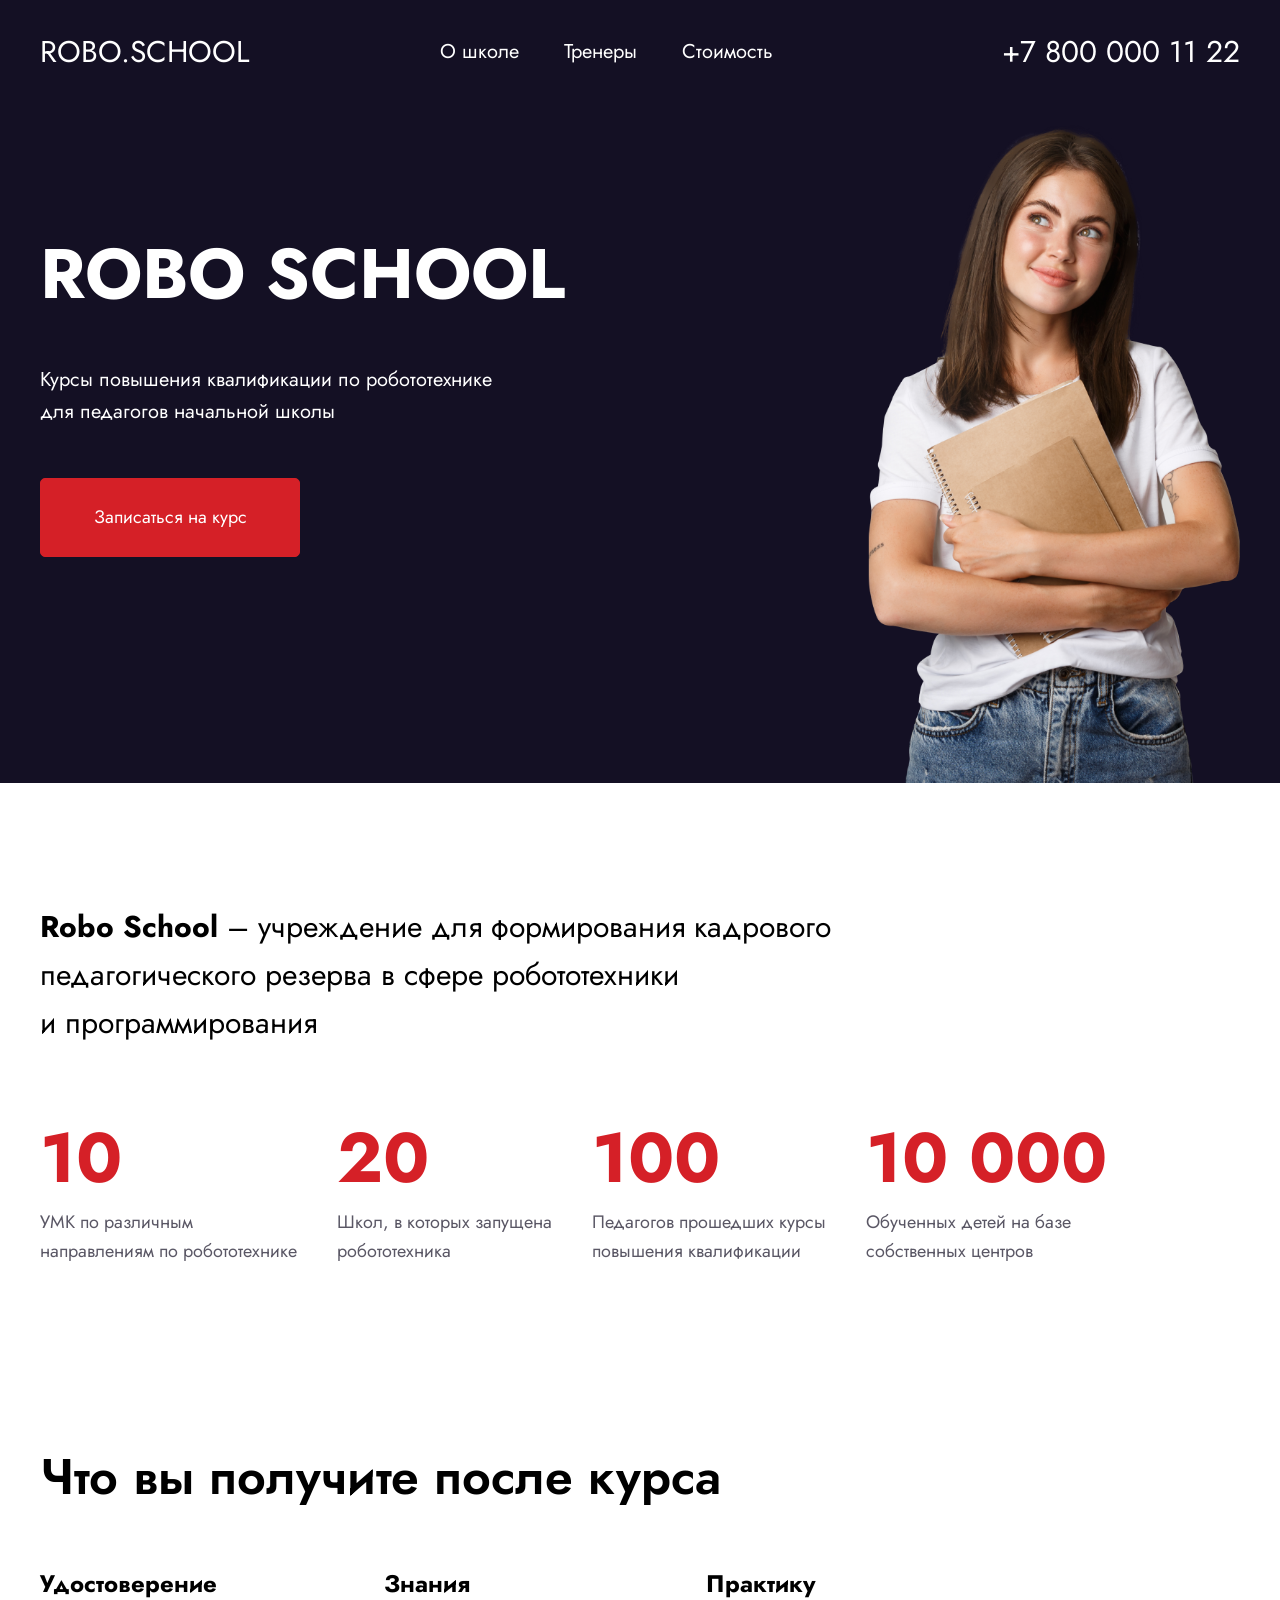
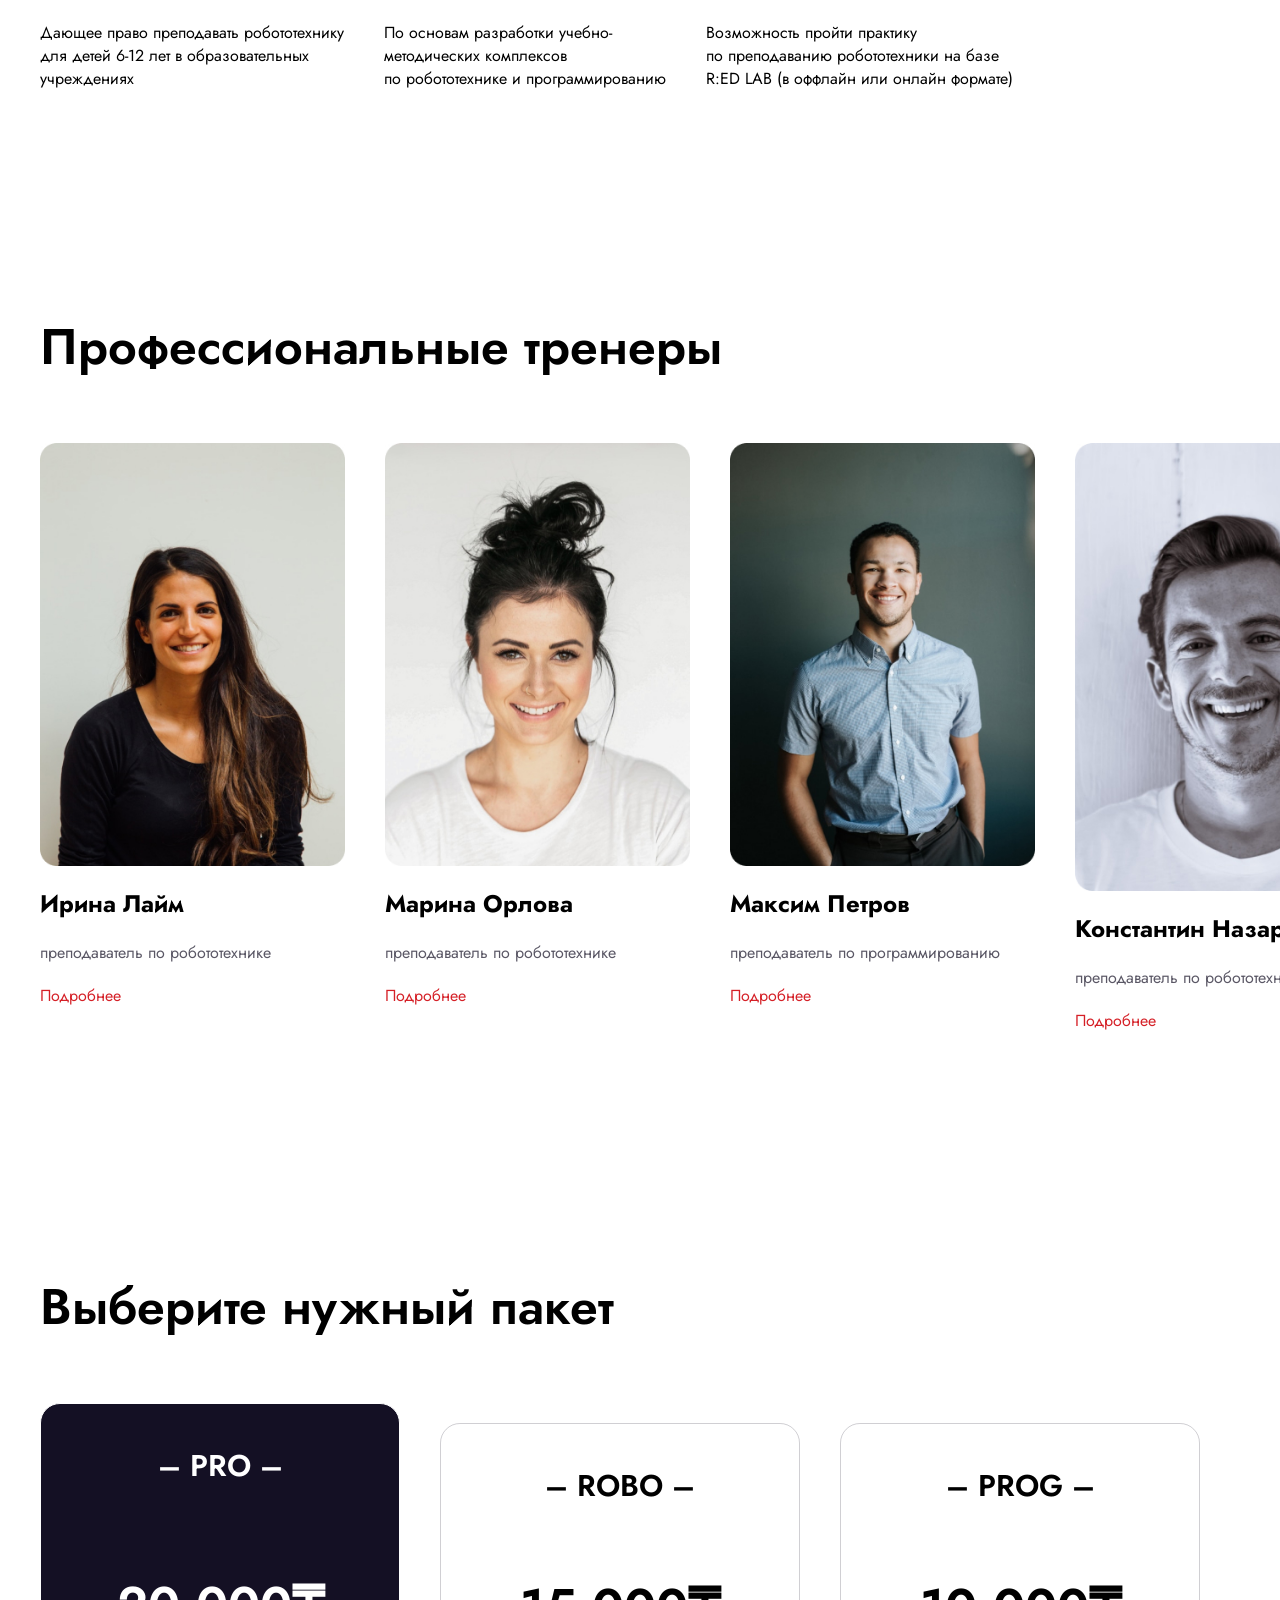
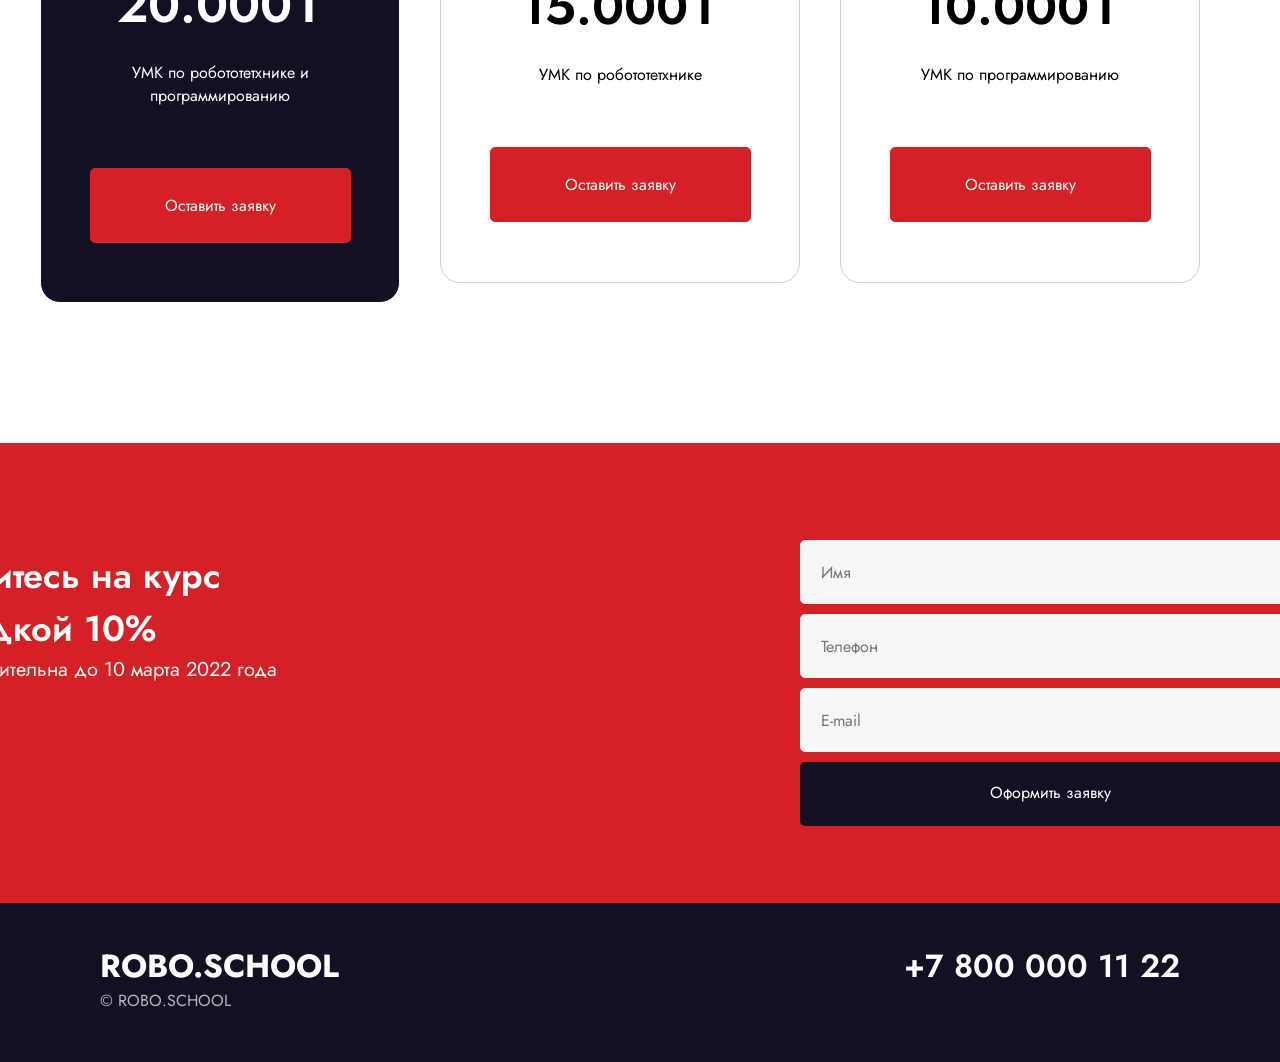
==== src/index.html @ 560245b0 "first commit" ====
<!DOCTYPE html>
<html lang="en">
<head>
    <meta charset="UTF-8">
    <meta name="viewport" content="width=device-width, initial-scale=1.0">
    <link rel="stylesheet" href="css/style.min.css">
    <link rel="preconnect" href="https://fonts.googleapis.com">
    <link rel="preconnect" href="https://fonts.gstatic.com" crossorigin>
    <link href="https://fonts.googleapis.com/css2?family=Jost:wght@400;700&family=Oswald&family=PT+Sans:wght@400;700&family=Poppins:wght@500&family=Raleway:wght@500&family=Roboto&display=swap" rel="stylesheet">
    <title>Document</title>
</head>
<body>
    <header class="header">
        <div class="container">
            <div class="header-line">
                <div class="logo">
                    <a href="#">ROBO.SCHOOL</a>
                </div>

                <nav class="nav">
                    <a href="">О школе</a>
                    <a href="">Тренеры</a>
                    <a href="">Стоимость</a>
                </nav>

                <div class="number">
                    <p class="num">+7 800 000 11 22</p>
                </div>
            </div>

            <div class="header-down">
                
                <div class="block">
                    <div class="one">
                        <p>ROBO SCHOOL</p>
                    </div>
    
                    <div class="two">
                        <p>Курсы повышения квалификации по робототехнике <br> для педагогов начальной школы</p>
                    </div>
    
                    <div class="three">
                        <a href="">Записаться на курс</a>
                    </div>
                </div>

                <div class="img">
                    <img src="img/portrait-smiling-nostalgic-female-student-looking-upper-left-corner-holding-notebooks 1.png" alt="">
                </div>
            </div>
        </div>
    </header>

    <main class="main">
        <section>
            <article class="first_article">
                <div class="block-1">
                    <p> <span>Robo School</span> – учреждение для формирования кадрового <br> педагогического резерва в сфере робототехники <br> и программирования</p>
                </div>

                <div class="block-2">

                    <div class="element">
                        <h1>10</h1>
                        <p>УМК по различным <br> направлениям по робототехнике</p>
                    </div>

                    <div class="element">
                        <h1>20</h1>
                        <p>Школ, в которых запущена <br> робототехника</p>
                    </div>

                    <div class="element">
                        <h1>100</h1>
                        <p>Педагогов прошедших курсы  <br>повышения квалификации</p>
                    </div>

                    <div class="element">
                        <h1>10 000</h1>
                        <p>Обученных детей на базе <br>собственных центров</p>
                    </div>

                </div>
                
                <h1 class="one">Что вы получите после курса</h1>
            
                <div class="block-3">

                    <div class="element">
                        <h1>Удостоверение</h1>
                        <p>Дающее право преподавать робототехнику <br> для детей 6-12 лет в образовательных <br> учреждениях</p>
                    </div>

                    <div class="element">
                        <h1>Знания</h1>
                        <p>По основам разработки учебно- <br>методических комплексов <br> по робототехнике и программированию</p>
                    </div>

                    <div class="element">
                        <h1>Практику</h1>
                        <p>Возможность пройти практику <br>по преподаванию робототехники на базе <br> R:ED LAB (в оффлайн или онлайн формате)</p>
                    </div>

                </div>

                <div class="block-4">

                    <h1 class="one_2">Профессиональные тренеры</h1>

                    <div class="block-element">
                        <div class="element">

                            <img src="img/unsplash_1.jpg" alt="">

                            <h1>Ирина Лайм</h1>

                            <p>преподаватель по робототехнике</p>

                            <a href="#">Подробнее</a>

                        </div>
                        <div class="element">

                            <img src="img/unsplash_2.jpg" alt="">

                            <h1>Марина Орлова</h1>

                            <p>преподаватель по 
                            робототехнике</p>

                            <a href="#">Подробнее</a>

                        </div>

                        <div class="element">

                            <img src="img/unsplash_3.jpg" alt="">

                            <h1>Максим Петров</h1>

                            <p>преподаватель по 
                            программированию</p>

                            <a href="#">Подробнее</a>

                        </div>

                        <div class="element">

                            <img src="img/unsplash_4.jpg" alt="">

                            <h1>Константин Назаров</h1>
                            <p>преподаватель по робототехнике</p>

                            <a href="#">Подробнее</a>
                        </div>
                    </div>
                </div>

                <div class="block-5">
                    <h1 class="one_2">
                        Выберите нужный пакет
                    </h1>
                    <div class="block-element">
                        <div class="element">
                            <h1>– PRO –</h1>
                            <p>20.000₸</p>
                            <h3>УМК по робототетхнике и<br> программированию</h3>
                            <a href="">Оставить заявку</a>
                        </div>

                        <div class="element">
                            <h1>– ROBO –</h1>
                            <p>15.000₸</p>
                            <h3>УМК по робототетхнике </h3>
                            <a href="">Оставить заявку</a>
                        </div>

                        <div class="element">
                            <h1>– PROG –</h1>
                            <p>10.000₸</p>
                            <h3>УМК по программированию</h3>
                            <a href="">Оставить заявку</a>
                        </div>
                    </div>
                </div>
            </article>
            
            <article class="two-article">
                <div class="block-6">
                    <div class="footer-line">
                        <div class="block-1">
                            <h1>Запишитесь на курс <br>со скидкой 10%</h1>
                            <p>Акция действительна до 10 марта 2022 года</p>
                        </div>
                        <div class="block-2">
                            <form action="#">
                                <input placeholder="Имя" type="text">
                                <input placeholder="Телефон" type="number">
                                <input placeholder="E-mail" type="email">
                                <div class="but">
                                    <a href="#">Оформить заявку</a>
                                </div>
                            </form>
                        </div>
                    </div>
                </div>
            </article>
        </section>
    </main>

    <footer>
        <div class="footer-line">
            <div class="block-1">
                <h1>ROBO.SCHOOL</h1>
                <p>© ROBO.SCHOOL</p>
            </div>
    
            <div class="block-2">
                <p>+7 800 000 11 22</p>
            </div>
        </div>
    </footer>

    <script src="js/script.js"></script>
</body>
</html>
---- src/css/style.min.css ----
*{padding:0px;margin:0px;border:none}*,::before,::after{-webkit-box-sizing:border-box;box-sizing:border-box}:focus,:active{outline:none}a:focus,a:active{outline:none}a,a:link,a:visited{color:inherit;text-decoration:none;display:inline-block}a:hover{color:inherit;text-decoration:none}aside,nav,footer,header,section,main{display:block}h1,h2,h3,h4,h5,h6,p{font-size:inherit;font-weight:inherit}ul,ul li{list-style:none}img{vertical-align:top}img,svg{max-width:100%;height:auto}address{font-style:normal}input,textarea,button,select{font-family:inherit;font-size:inherit;color:inherit;background-color:rgba(0,0,0,0)}input::-ms-clear{display:none}button,input[type=submit]{display:inline-block;-webkit-box-shadow:none;box-shadow:none;background-color:rgba(0,0,0,0);background:none;cursor:pointer}input:focus,input:active,button:focus,button:active{outline:none}button::-moz-focus-inner{padding:0;border:0}label{cursor:pointer}legend{display:block}body{-webkit-box-sizing:border-box;box-sizing:border-box;font-family:"Jost",sans-serif}.header{width:100%;height:783px;background:#141024}.header .container{width:1200px;margin:0 auto;position:relative;top:30px}.header .container .header-line{-webkit-box-align:center;-ms-flex-align:center;align-items:center;display:-webkit-box;display:-ms-flexbox;display:flex;-webkit-box-pack:justify;-ms-flex-pack:justify;justify-content:space-between}.header .container .header-line .logo a{font-size:30px;color:#fff}.header .container .header-line .nav a{color:#fff;font-size:20px;margin-right:40px;font-weight:400;transition:.4s ease-in-out;-webkit-transition:.4s ease-in-out;-moz-transition:.4s ease-in-out;-ms-transition:.4s ease-in-out;-o-transition:.4s ease-in-out}.header .container .header-line .nav a:hover{color:crimson}.header .container .header-line .number .num{color:#fff;font-size:30px;font-weight:400}.header .container .header-down{display:-webkit-box;display:-ms-flexbox;display:flex;-webkit-box-pack:justify;-ms-flex-pack:justify;justify-content:space-between;margin-top:50px}.header .container .header-down img{height:660px}.header .container .header-down .block{-webkit-box-orient:vertical;-webkit-box-direction:normal;-ms-flex-direction:column;flex-direction:column;margin-top:50px}.header .container .header-down .block .one{color:#fff;font-size:70px;font-weight:700;margin-top:50px}.header .container .header-down .block .two{color:#fff;font-size:20px;font-weight:400;line-height:160%;margin-top:40px}.header .container .header-down .block .three{color:#fff;margin-top:50px;font-size:18px;border:1px solid #d52027;background-color:#d52027;text-align:center;width:260px;height:79px;border-radius:5px;-webkit-border-radius:5px;-moz-border-radius:5px;-ms-border-radius:5px;-o-border-radius:5px;transition:.4s ease-in-out;-webkit-transition:.4s ease-in-out;-moz-transition:.4s ease-in-out;-ms-transition:.4s ease-in-out;-o-transition:.4s ease-in-out}.header .container .header-down .block .three a{position:relative;top:25px}.header .container .header-down .block .three:hover{transform:scale(1.05);-webkit-transform:scale(1.05);-moz-transform:scale(1.05);-ms-transform:scale(1.05);-o-transform:scale(1.05)}.main section{margin-top:120px}.main section .first_article{width:1200px;margin:0 auto}.main section .first_article span{font-weight:700;font-size:30px}.main section .first_article .block-1{font-size:30px;line-height:160%}.main section .first_article .block-2{margin-top:60px;display:-webkit-box;display:-ms-flexbox;display:flex}.main section .first_article .block-2 .element{margin-right:40px}.main section .first_article .block-2 .element h1{color:#d52027;font-size:70px;font-weight:700}.main section .first_article .block-2 .element p{color:rgba(20,16,36,.7);font-size:18px;font-weight:400;line-height:160%}.main section .first_article .one{font-size:50px;font-weight:600;position:absolute;top:1440px}.main section .first_article .block-3{margin-top:300px;display:-webkit-box;display:-ms-flexbox;display:flex}.main section .first_article .block-3 .element{margin-right:40px}.main section .first_article .block-3 .element h1{font-weight:700;font-size:24px}.main section .first_article .block-3 .element p{margin-top:20px}.main section .first_article .block-4{margin-top:220px}.main section .first_article .block-4 .one_2{font-size:50px;font-weight:600}.main section .first_article .block-4 .block-element{margin-top:60px;display:-webkit-box;display:-ms-flexbox;display:flex}.main section .first_article .block-4 .block-element .element{margin-right:40px}.main section .first_article .block-4 .block-element .element h1{margin-top:20px;font-weight:700;font-size:24px}.main section .first_article .block-4 .block-element .element p{margin-top:20px;color:rgba(20,16,36,.7)}.main section .first_article .block-4 .block-element .element p:nth-child(3){width:305px}.main section .first_article .block-4 .block-element .element a{margin-top:20px;-webkit-transition:.4s ease-in-out;transition:.4s ease-in-out;color:#d52027}.main section .first_article .block-4 .block-element .element a:hover{color:#87cefa}.main section .first_article .block-5{margin-top:238px}.main section .first_article .block-5 .one_2{font-size:50px;font-weight:600}.main section .first_article .block-5 .block-element{display:-webkit-box;display:-ms-flexbox;display:flex;margin-top:60px}.main section .first_article .block-5 .block-element .element{margin-top:20px;margin-right:40px;border-radius:20px;border:1px solid rgba(20,16,36,.2);width:360px;height:460px;-ms-flex-negative:0;flex-shrink:0;text-align:center}.main section .first_article .block-5 .block-element .element h1{font-size:30px;font-weight:600;margin-top:40px}.main section .first_article .block-5 .block-element .element p{font-size:50px;font-weight:600;margin-top:63px}.main section .first_article .block-5 .block-element .element h3{margin-top:20px}.main section .first_article .block-5 .block-element .element a{border:1px solid #d52027;background-color:#d52027;padding:25px 74px;border-radius:5px;-webkit-border-radius:5px;-moz-border-radius:5px;-ms-border-radius:5px;-o-border-radius:5px;margin-top:61px;color:#fff;transition:.3s ease-in-out;-webkit-transition:.3s ease-in-out;-moz-transition:.3s ease-in-out;-ms-transition:.3s ease-in-out;-o-transition:.3s ease-in-out}.main section .first_article .block-5 .block-element .element a:hover{transform:scale(1.05);-webkit-transform:scale(1.05);-moz-transform:scale(1.05);-ms-transform:scale(1.05);-o-transform:scale(1.05)}.main section .first_article .block-5 .block-element .element:first-child{margin-top:0;color:#fff;border:1px solid;background:#141024;border-radius:20px;-webkit-border-radius:20px;-moz-border-radius:20px;-ms-border-radius:20px;-o-border-radius:20px;width:360px;height:500px;text-align:center}.main section .first_article .block-5 .block-element .element:first-child p{margin-top:81px}.main section .two-article .block-6{height:460px;background-color:#d52027;margin-top:140px}.main section .two-article .block-6 .footer-line{width:500px;margin:0 auto;display:-webkit-box;display:-ms-flexbox;display:flex}.main section .two-article .block-6 .footer-line .block-1{display:-webkit-box;display:-ms-flexbox;display:flex;-webkit-box-orient:vertical;-webkit-box-direction:normal;-ms-flex-direction:column;flex-direction:column;margin-top:106px;right:900px;position:absolute;width:400px;margin-right:100px}.main section .two-article .block-6 .footer-line .block-1 h1{font-size:36px;font-weight:600;color:#fff}.main section .two-article .block-6 .footer-line .block-1 p{font-size:20px;color:#fff;font-weight:400}.main section .two-article .block-6 .footer-line .block-2{display:-webkit-box;display:-ms-flexbox;display:flex;-webkit-box-orient:vertical;-webkit-box-direction:normal;-ms-flex-direction:column;flex-direction:column;width:600px;margin-right:300px;margin-top:87px;position:absolute;left:800px}.main section .two-article .block-6 .footer-line .block-2 input{border-radius:5px;border:1px solid #f6f6f6;background-color:#f6f6f6;width:500px;height:64px;-ms-flex-negative:0;flex-shrink:0;margin-top:10px}.main section .two-article .block-6 .footer-line .block-2 input::-webkit-input-placeholder{position:absolute;left:20px}.main section .two-article .block-6 .footer-line .block-2 input::-moz-placeholder{position:absolute;left:20px}.main section .two-article .block-6 .footer-line .block-2 input:-ms-input-placeholder{position:absolute;left:20px}.main section .two-article .block-6 .footer-line .block-2 input::-ms-input-placeholder{position:absolute;left:20px}.main section .two-article .block-6 .footer-line .block-2 input::placeholder{position:absolute;left:20px}.main section .two-article .block-6 .footer-line .block-2 .last{border:1px solid #141024;background-color:#141024;width:500px;height:64px;-ms-flex-negative:0;flex-shrink:0}.main section .two-article .block-6 .footer-line .block-2 .but{margin-top:10px;width:500px;height:64px;-ms-flex-negative:0;flex-shrink:0;border-radius:5px;background:#141024;text-align:center;z-index:2;transition:.4s ease-in-out;-webkit-transition:.4s ease-in-out;-moz-transition:.4s ease-in-out;-ms-transition:.4s ease-in-out;-o-transition:.4s ease-in-out}.main section .two-article .block-6 .footer-line .block-2 .but a{color:#fff;margin-top:19px;z-index:2}footer{display:-webkit-box;display:-ms-flexbox;display:flex;background:#141024;height:159px;padding:40px 100px}footer .footer-line{display:-webkit-box;display:-ms-flexbox;display:flex;-webkit-box-pack:justify;-ms-flex-pack:justify;justify-content:space-between;width:100vw}footer .footer-line .block-1 h1{color:#fff;font-size:2rem;font-weight:700}footer .footer-line .block-1 p{color:rgba(255,255,255,.7);font-size:1rem;font-weight:400}footer .footer-line .block-2 p{color:#fff;font-size:2rem;font-weight:600}
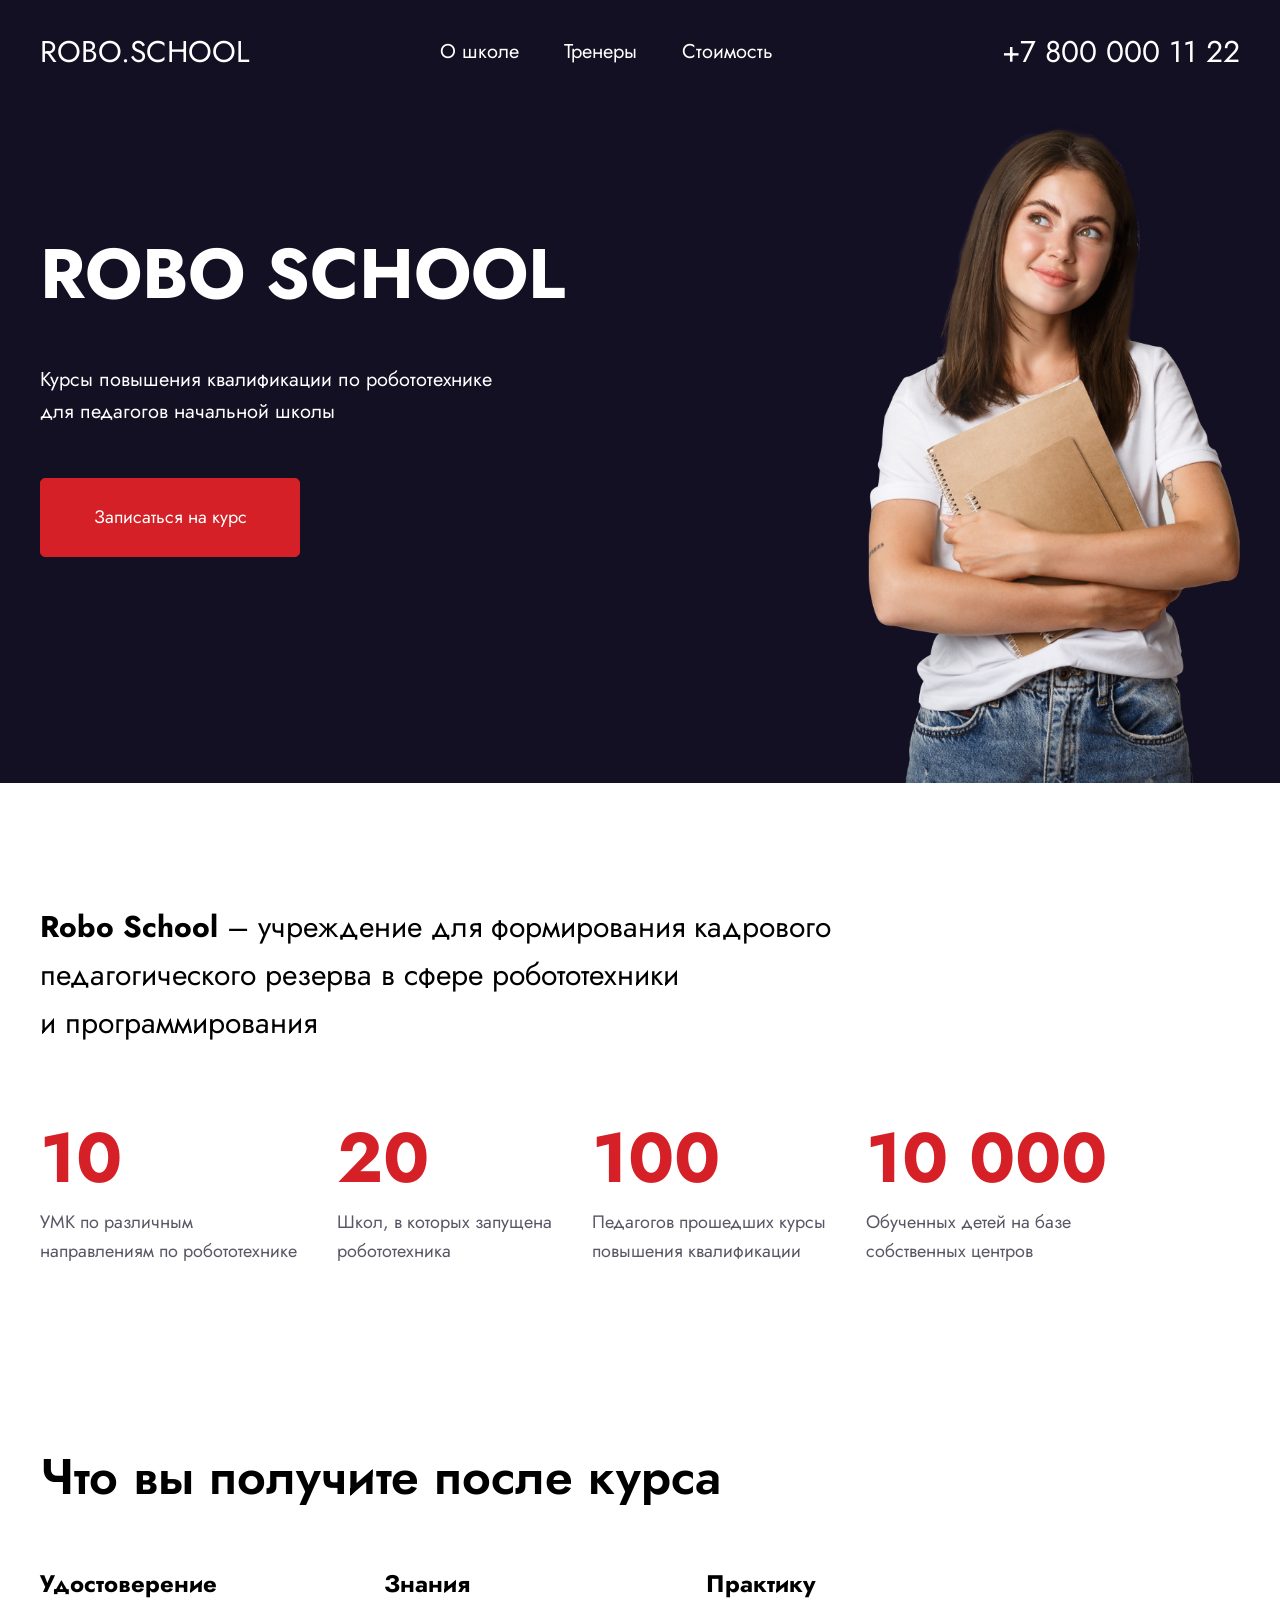
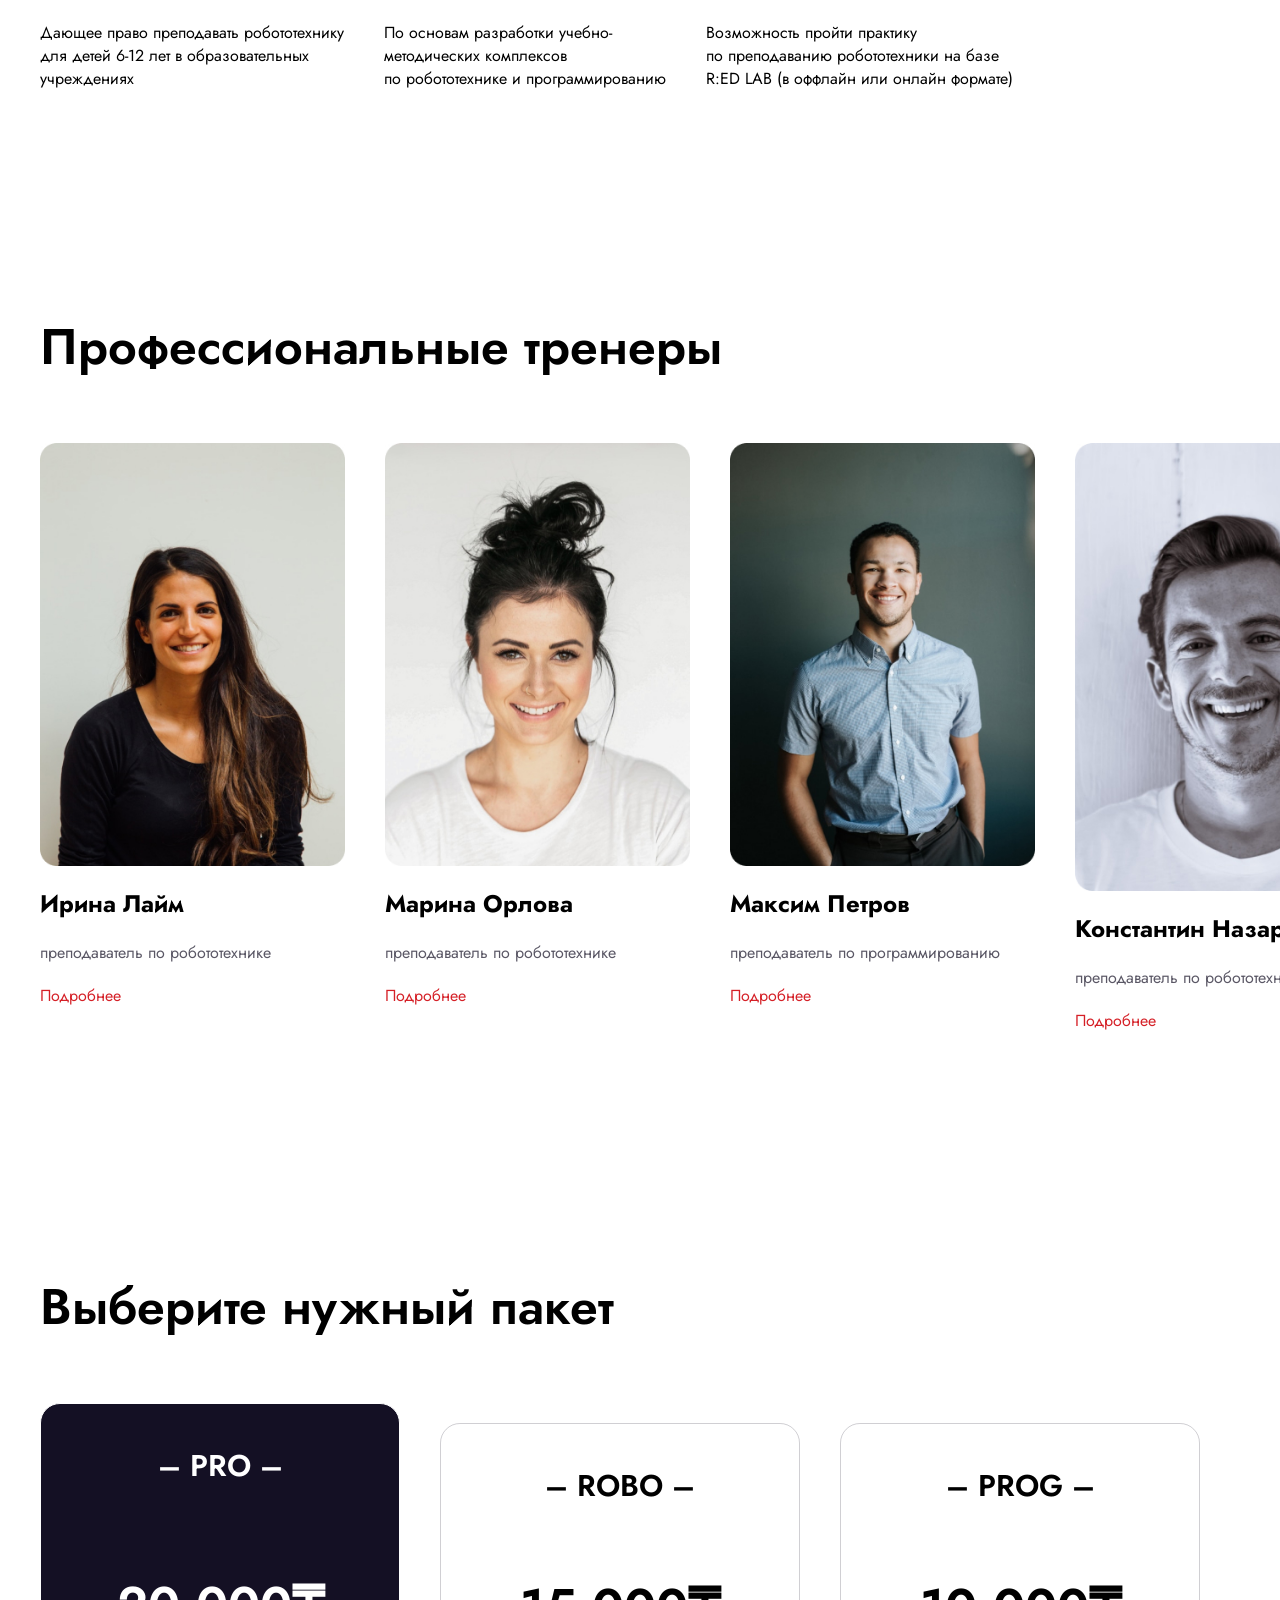
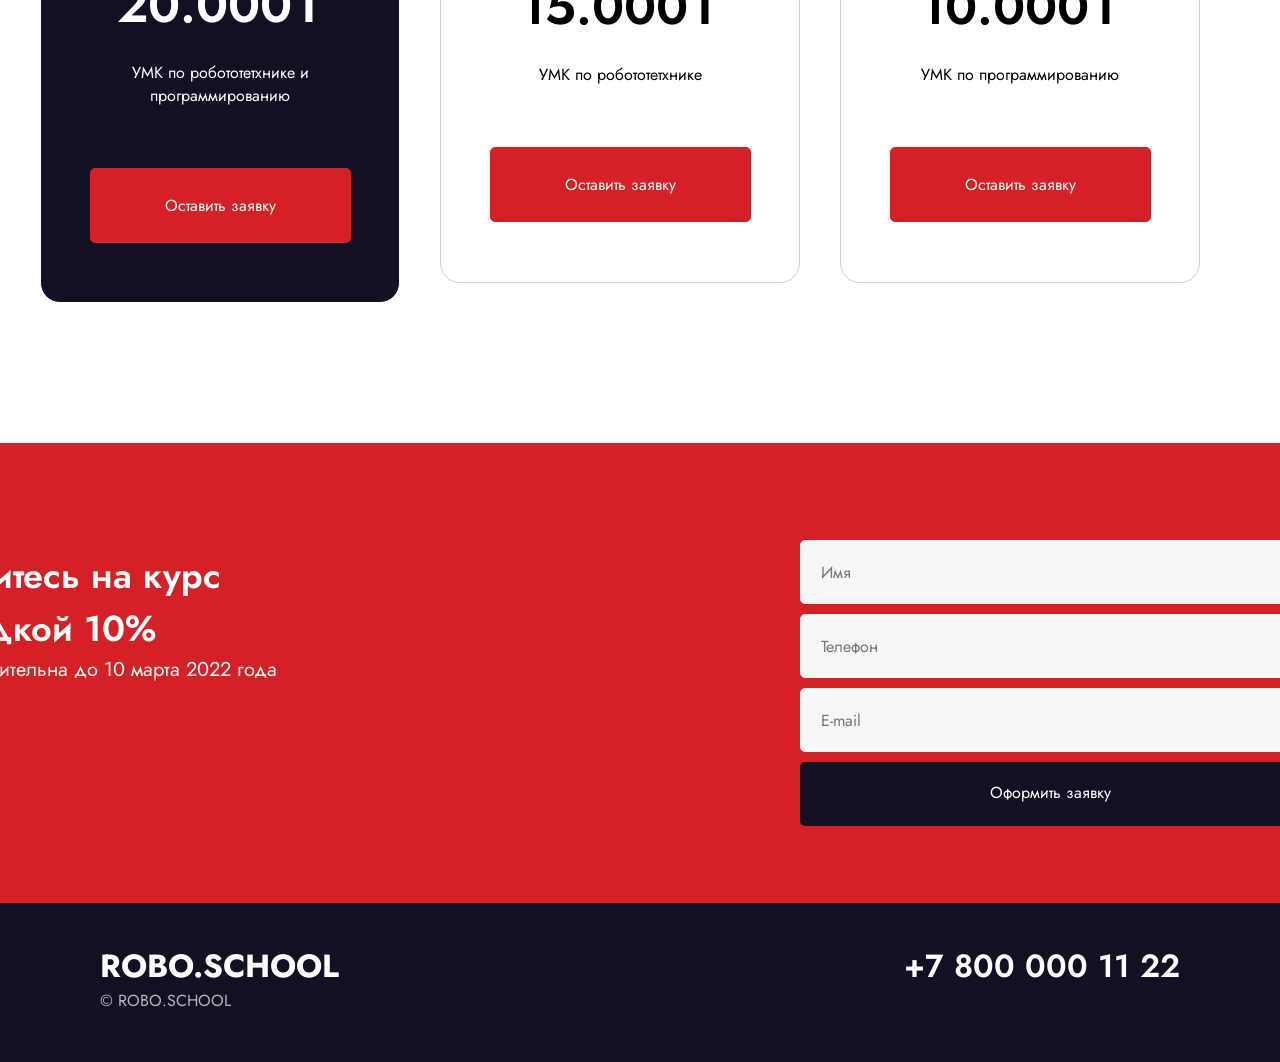
==== commit e7e7b806: "second" ====
--- a/src/index.html
+++ b/src/index.html
@@ -18,7 +18,7 @@
                 </div>
 
                 <nav class="nav">
-                    <a href="">О школе</a>
+                    <a href="">О школe</a>
                     <a href="">Тренеры</a>
                     <a href="">Стоимость</a>
                 </nav>
